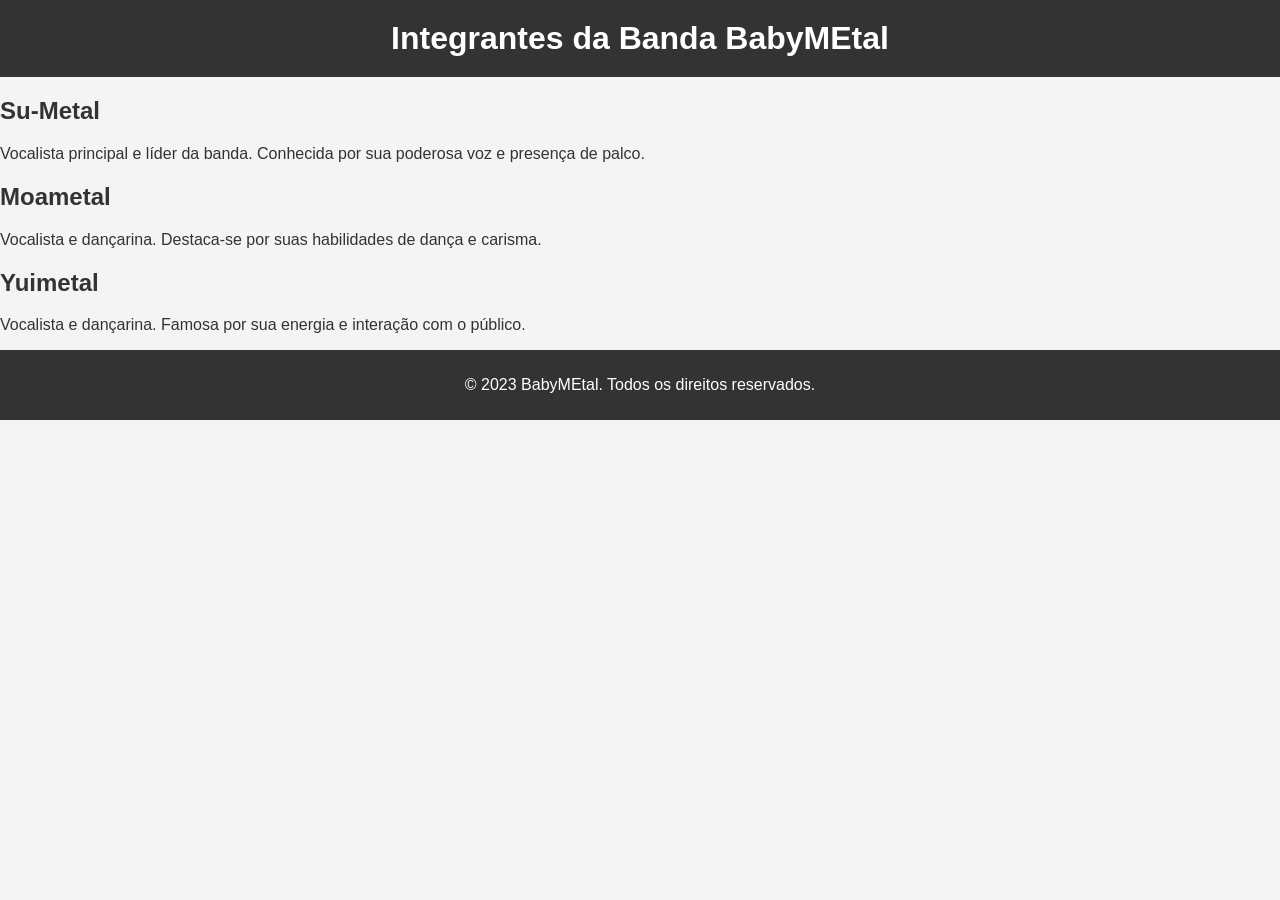
==== src/integrantes.html @ 734f726a "site sobre babymetal" ====
<!doctype html>
<html lang="pt-br">
  <head>
    <meta charset="UTF-8" />
    <meta name="viewport" content="width=device-width, initial-scale=1.0" />
    <title>Integrantes - BabyMEtal</title>
    <link rel="stylesheet" href="css/main.css" type="text/css" />
  </head>

  <body>
    <header>
      <h1>Integrantes da Banda BabyMEtal</h1>
    </header>
    <main>
      <section>
        <h2>Su-Metal</h2>
        <p>Vocalista principal e líder da banda. Conhecida por sua poderosa voz e presença de palco.</p>
      </section>
      <section>
        <h2>Moametal</h2>
        <p>Vocalista e dançarina. Destaca-se por suas habilidades de dança e carisma.</p>
      </section>
      <section>
        <h2>Yuimetal</h2>
        <p>Vocalista e dançarina. Famosa por sua energia e interação com o público.</p>
      </section>
    </main>
    <footer>
      <p>&copy; 2023 BabyMEtal. Todos os direitos reservados.</p>
    </footer>
  </body>
</html>
---- src/css/main.css ----
html {
  font-size: 16px;
  box-sizing: border-box;
}

*, *::before, *::after {
  box-sizing: inherit;
}

body {
  margin: 0;
  font-family: Arial, sans-serif;
  background-color: #f4f4f4;
  color: #333;
}

header {
  background: #333;
  color: #fff;
  padding: 20px;
  text-align: center;
}

h1 {
  margin: 0;
}

h2 {
  color: #333;
}

.container {
  max-width: 1200px;
  margin: 0 auto;
  padding: 20px;
}

.integrantes {
  display: flex;
  flex-wrap: wrap;
  justify-content: space-around;
}

.integrante {
  background: #fff;
  border: 1px solid #ddd;
  border-radius: 5px;
  margin: 10px;
  padding: 15px;
  width: calc(33% - 40px);
  box-shadow: 0 2px 5px rgba(0, 0, 0, 0.1);
}

.integrante img {
  max-width: 100%;
  border-radius: 5px;
}

footer {
  text-align: center;
  padding: 10px;
  background: #333;
  color: #fff;
  position: relative;
  bottom: 0;
  width: 100%;
}
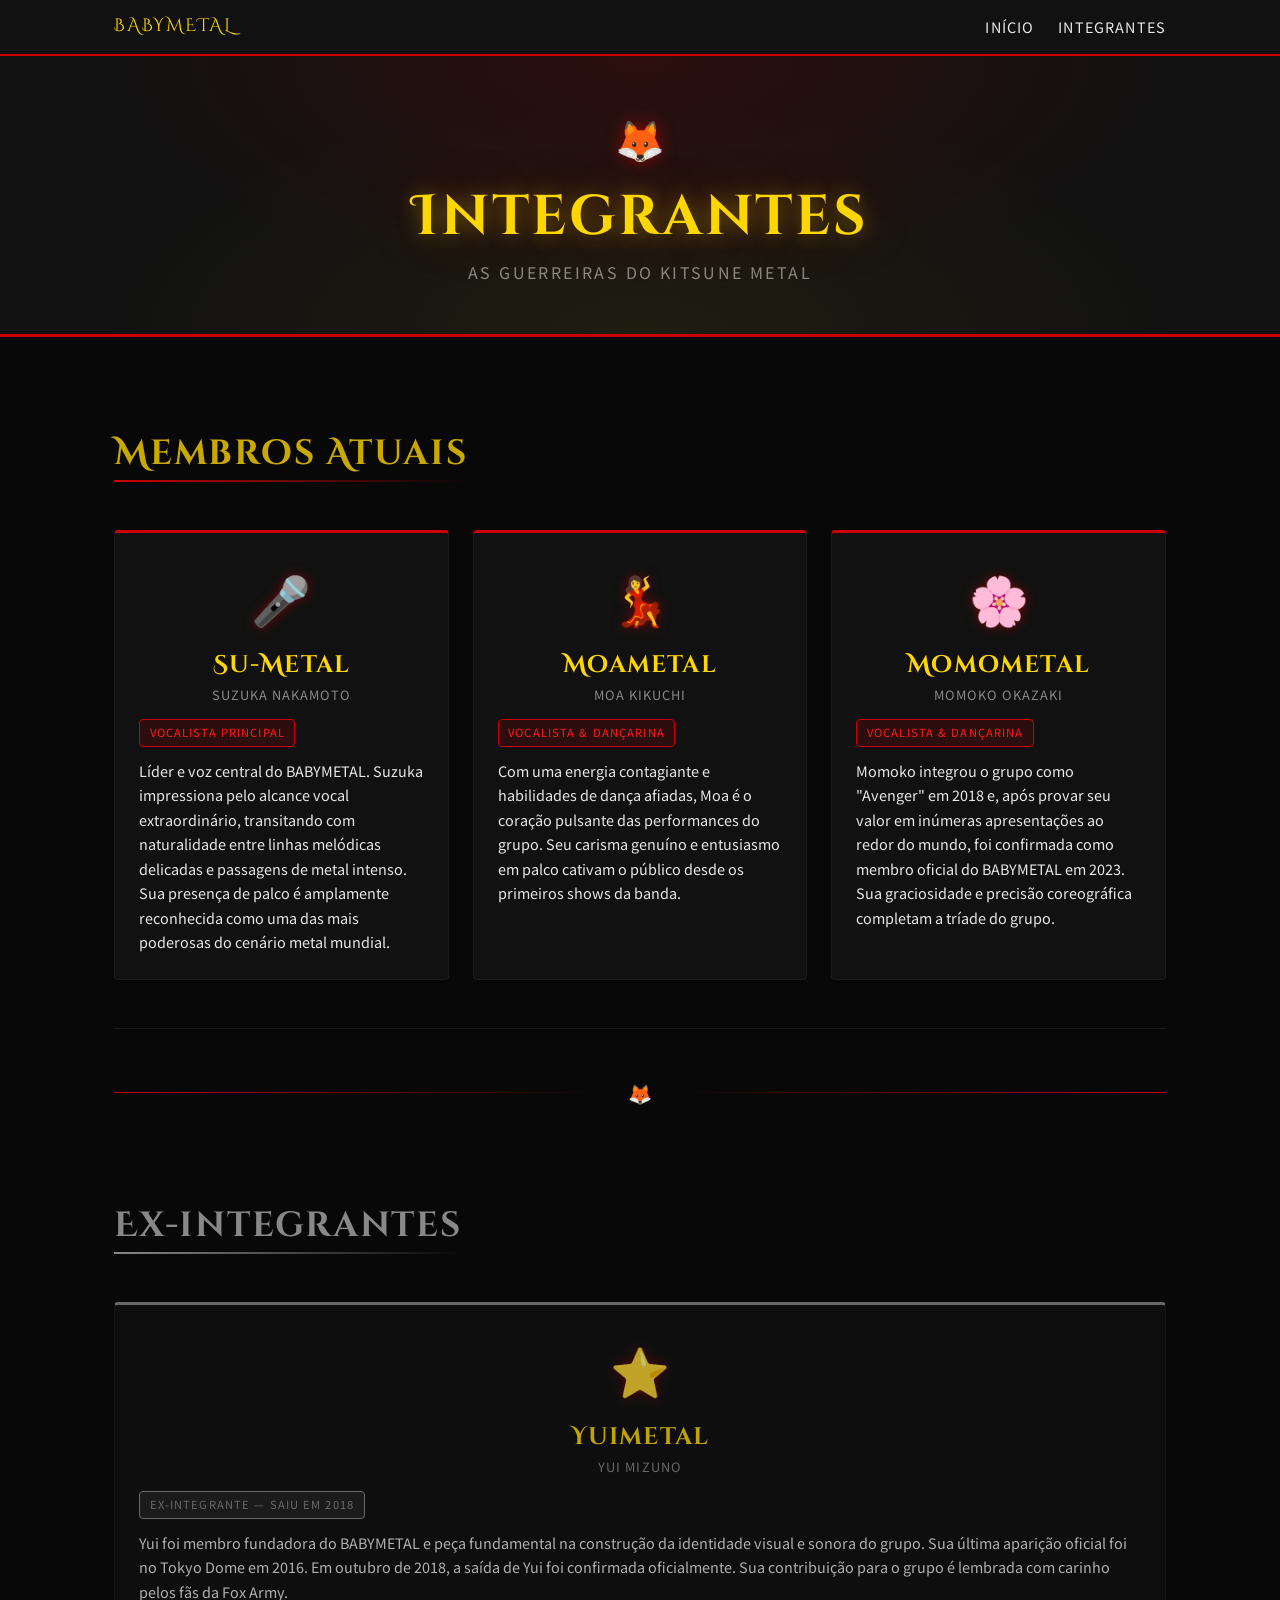
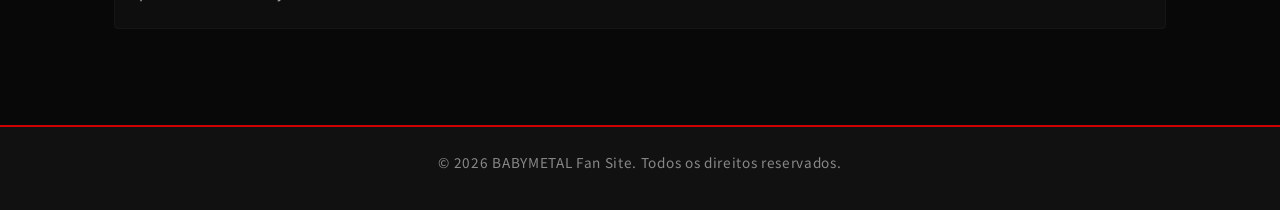
==== commit 2f47f762: "Atualiza o estilo e conteúdo das páginas HTML e CSS para o tema BABYMETAL, incluindo melhorias na ti" ====
--- a/src/integrantes.html
+++ b/src/integrantes.html
@@ -1,32 +1,102 @@
 <!doctype html>
-<html lang="pt-br">
+<html lang="pt-BR">
   <head>
     <meta charset="UTF-8" />
     <meta name="viewport" content="width=device-width, initial-scale=1.0" />
-    <title>Integrantes - BabyMEtal</title>
-    <link rel="stylesheet" href="css/main.css" type="text/css" />
+    <title>Integrantes — BABYMETAL</title>
+    <link
+      rel="preload"
+      href="https://fonts.googleapis.com/css2?family=Cinzel:wght@400;700;900&family=Cinzel+Decorative:wght@700&family=Noto+Sans+JP:wght@300;400;700&display=swap"
+      as="style"
+    />
+    <link rel="stylesheet" href="css/main.css" />
   </head>
 
   <body>
-    <header>
-      <h1>Integrantes da Banda BabyMEtal</h1>
+    <nav class="site-nav" aria-label="Navegação principal">
+      <div class="container">
+        <a href="index.html" class="nav-logo" aria-label="BABYMETAL — Início">BABYMETAL</a>
+        <ul class="nav-links">
+          <li><a href="index.html">Início</a></li>
+          <li><a href="integrantes.html" aria-current="page">Integrantes</a></li>
+        </ul>
+      </div>
+    </nav>
+
+    <header class="site-header">
+      <div class="container">
+        <span class="header-kitsune" aria-hidden="true">🦊</span>
+        <h1>Integrantes</h1>
+        <p class="tagline">As guerreiras do Kitsune Metal</p>
+      </div>
     </header>
+
     <main>
-      <section>
-        <h2>Su-Metal</h2>
-        <p>Vocalista principal e líder da banda. Conhecida por sua poderosa voz e presença de palco.</p>
-      </section>
-      <section>
-        <h2>Moametal</h2>
-        <p>Vocalista e dançarina. Destaca-se por suas habilidades de dança e carisma.</p>
-      </section>
-      <section>
-        <h2>Yuimetal</h2>
-        <p>Vocalista e dançarina. Famosa por sua energia e interação com o público.</p>
-      </section>
+      <div class="container">
+        <section class="section" aria-labelledby="atuais-titulo">
+          <h2 id="atuais-titulo">Membros Atuais</h2>
+
+          <div class="members-grid">
+            <article class="member-card" aria-labelledby="sumetal-nome">
+              <span class="member-icon" aria-hidden="true">🎤</span>
+              <h3 id="sumetal-nome">Su-Metal</h3>
+              <p class="member-real-name">Suzuka Nakamoto</p>
+              <span class="member-role">Vocalista principal</span>
+              <p>
+                Líder e voz central do BABYMETAL. Suzuka impressiona pelo alcance vocal extraordinário, transitando com naturalidade entre linhas
+                melódicas delicadas e passagens de metal intenso. Sua presença de palco é amplamente reconhecida como uma das mais poderosas do
+                cenário metal mundial.
+              </p>
+            </article>
+
+            <article class="member-card" aria-labelledby="moametal-nome">
+              <span class="member-icon" aria-hidden="true">💃</span>
+              <h3 id="moametal-nome">Moametal</h3>
+              <p class="member-real-name">Moa Kikuchi</p>
+              <span class="member-role">Vocalista &amp; Dançarina</span>
+              <p>
+                Com uma energia contagiante e habilidades de dança afiadas, Moa é o coração pulsante das performances do grupo. Seu carisma genuíno e
+                entusiasmo em palco cativam o público desde os primeiros shows da banda.
+              </p>
+            </article>
+
+            <article class="member-card" aria-labelledby="momometal-nome">
+              <span class="member-icon" aria-hidden="true">🌸</span>
+              <h3 id="momometal-nome">Momometal</h3>
+              <p class="member-real-name">Momoko Okazaki</p>
+              <span class="member-role">Vocalista &amp; Dançarina</span>
+              <p>
+                Momoko integrou o grupo como "Avenger" em 2018 e, após provar seu valor em inúmeras apresentações ao redor do mundo, foi confirmada
+                como membro oficial do BABYMETAL em 2023. Sua graciosidade e precisão coreográfica completam a tríade do grupo.
+              </p>
+            </article>
+          </div>
+        </section>
+
+        <div class="divider" aria-hidden="true">🦊</div>
+
+        <section class="section ex-members-section" aria-labelledby="ex-titulo">
+          <h2 id="ex-titulo">Ex-integrantes</h2>
+
+          <div class="members-grid">
+            <article class="member-card ex-member" aria-labelledby="yuimetal-nome">
+              <span class="member-icon" aria-hidden="true">⭐</span>
+              <h3 id="yuimetal-nome">Yuimetal</h3>
+              <p class="member-real-name">Yui Mizuno</p>
+              <span class="ex-badge">Ex-integrante — saiu em 2018</span>
+              <p>
+                Yui foi membro fundadora do BABYMETAL e peça fundamental na construção da identidade visual e sonora do grupo. Sua última aparição
+                oficial foi no Tokyo Dome em 2016. Em outubro de 2018, a saída de Yui foi confirmada oficialmente. Sua contribuição para o grupo é
+                lembrada com carinho pelos fãs da Fox Army.
+              </p>
+            </article>
+          </div>
+        </section>
+      </div>
     </main>
-    <footer>
-      <p>&copy; 2023 BabyMEtal. Todos os direitos reservados.</p>
+
+    <footer class="site-footer">
+      <p>&copy; 2026 BABYMETAL Fan Site. Todos os direitos reservados.</p>
     </footer>
   </body>
 </html>
--- a/src/css/main.css
+++ b/src/css/main.css
@@ -1,67 +1,428 @@
+/* ============================================
+   BABYMETAL — Stylesheet
+   Tema: Metal / Gótico Japonês
+   ============================================ */
+
+@import url('https://fonts.googleapis.com/css2?family=Cinzel:wght@400;700;900&family=Cinzel+Decorative:wght@700&family=Noto+Sans+JP:wght@300;400;700&display=swap');
+
+/* --- Reset & Base --- */
+*,
+*::before,
+*::after {
+  box-sizing: border-box;
+  margin: 0;
+  padding: 0;
+}
+
+:root {
+  --color-bg: #080808;
+  --color-surface: #111111;
+  --color-surface-2: #1a1a1a;
+  --color-red: #cc0000;
+  --color-red-glow: #ff1a1a;
+  --color-gold: #c9a800;
+  --color-gold-light: #ffd700;
+  --color-text: #e8e8e8;
+  --color-muted: #888;
+  --font-heading: 'Cinzel Decorative', 'Cinzel', serif;
+  --font-body: 'Noto Sans JP', 'Arial', sans-serif;
+  --spacing-sm: 0.75rem;
+  --spacing-md: 1.5rem;
+  --spacing-lg: 3rem;
+  --radius: 4px;
+  --transition: 200ms ease;
+}
+
 html {
   font-size: 16px;
-  box-sizing: border-box;
-}
-
-*, *::before, *::after {
-  box-sizing: inherit;
+  scroll-behavior: smooth;
 }
 
 body {
-  margin: 0;
-  font-family: Arial, sans-serif;
-  background-color: #f4f4f4;
-  color: #333;
-}
-
-header {
-  background: #333;
+  font-family: var(--font-body);
+  background-color: var(--color-bg);
+  color: var(--color-text);
+  line-height: 1.7;
+  min-height: 100vh;
+}
+
+/* --- Acessibilidade — reduzir movimento --- */
+@media (prefers-reduced-motion: reduce) {
+  *,
+  *::before,
+  *::after {
+    animation: none !important;
+    transition: none !important;
+  }
+}
+
+/* --- Tipografia --- */
+h1,
+h2,
+h3 {
+  font-family: var(--font-heading);
+  letter-spacing: 0.05em;
+  line-height: 1.2;
+}
+
+h1 {
+  font-size: clamp(2rem, 5vw, 3.5rem);
+}
+h2 {
+  font-size: clamp(1.4rem, 3vw, 2.2rem);
+  color: var(--color-gold);
+}
+h3 {
+  font-size: clamp(1.1rem, 2.5vw, 1.5rem);
+  color: var(--color-text);
+}
+
+p {
+  margin-bottom: var(--spacing-sm);
+}
+
+a {
+  color: var(--color-red-glow);
+  text-decoration: none;
+  transition: color var(--transition);
+}
+
+a:hover,
+a:focus {
+  color: var(--color-gold-light);
+  text-decoration: underline;
+}
+
+a:focus-visible {
+  outline: 2px solid var(--color-gold);
+  outline-offset: 3px;
+  border-radius: var(--radius);
+}
+
+/* --- Layout Utilitários --- */
+.container {
+  max-width: 1100px;
+  margin-inline: auto;
+  padding-inline: var(--spacing-md);
+}
+
+/* --- Navegação --- */
+.site-nav {
+  background-color: var(--color-surface);
+  border-bottom: 2px solid var(--color-red);
+  position: sticky;
+  top: 0;
+  z-index: 100;
+}
+
+.site-nav .container {
+  display: flex;
+  align-items: center;
+  justify-content: space-between;
+  padding-block: var(--spacing-sm);
+}
+
+.nav-logo {
+  font-family: var(--font-heading);
+  font-size: 1.1rem;
+  color: var(--color-gold-light);
+  letter-spacing: 0.1em;
+  text-decoration: none;
+}
+
+.nav-logo:hover {
+  color: var(--color-text);
+  text-decoration: none;
+}
+
+.nav-links {
+  list-style: none;
+  display: flex;
+  gap: var(--spacing-md);
+}
+
+.nav-links a {
+  color: var(--color-text);
+  font-size: 0.9rem;
+  letter-spacing: 0.08em;
+  text-transform: uppercase;
+  text-decoration: none;
+  transition: color var(--transition);
+}
+
+.nav-links a:hover,
+.nav-links a:focus {
+  color: var(--color-gold-light);
+  text-decoration: none;
+}
+
+/* --- Header / Hero --- */
+.site-header {
+  background-color: var(--color-surface);
+  border-bottom: 3px solid var(--color-red);
+  text-align: center;
+  padding: var(--spacing-lg) var(--spacing-md);
+  position: relative;
+  overflow: hidden;
+}
+
+.site-header::before {
+  content: '';
+  position: absolute;
+  inset: 0;
+  background:
+    radial-gradient(ellipse at top, rgba(204, 0, 0, 0.15) 0%, transparent 60%),
+    radial-gradient(ellipse at bottom, rgba(201, 168, 0, 0.08) 0%, transparent 60%);
+  pointer-events: none;
+}
+
+.site-header h1 {
+  color: var(--color-gold-light);
+  text-shadow:
+    0 0 20px rgba(255, 215, 0, 0.4),
+    0 0 60px rgba(204, 0, 0, 0.3);
+  position: relative;
+}
+
+.site-header .tagline {
+  color: var(--color-muted);
+  font-size: clamp(0.85rem, 2vw, 1rem);
+  letter-spacing: 0.15em;
+  text-transform: uppercase;
+  margin-top: 0.5rem;
+  margin-bottom: 0;
+}
+
+.header-kitsune {
+  font-size: 2.5rem;
+  display: block;
+  margin-bottom: var(--spacing-sm);
+  filter: drop-shadow(0 0 8px rgba(204, 0, 0, 0.6));
+}
+
+/* --- Seções --- */
+main {
+  padding-block: var(--spacing-lg);
+}
+
+.section {
+  padding-block: var(--spacing-lg);
+  border-bottom: 1px solid var(--color-surface-2);
+}
+
+.section:last-child {
+  border-bottom: none;
+}
+
+.section h2 {
+  margin-bottom: var(--spacing-md);
+  position: relative;
+  display: inline-block;
+}
+
+.section h2::after {
+  content: '';
+  display: block;
+  height: 2px;
+  width: 100%;
+  background: linear-gradient(to right, var(--color-red), transparent);
+  margin-top: 0.3rem;
+}
+
+/* --- Cards de Integrantes --- */
+.members-grid {
+  display: grid;
+  grid-template-columns: repeat(auto-fit, minmax(260px, 1fr));
+  gap: var(--spacing-md);
+  margin-top: var(--spacing-md);
+}
+
+.member-card {
+  background: var(--color-surface);
+  border: 1px solid var(--color-surface-2);
+  border-top: 3px solid var(--color-red);
+  border-radius: var(--radius);
+  padding: var(--spacing-md);
+  transition:
+    transform var(--transition),
+    box-shadow var(--transition),
+    border-top-color var(--transition);
+}
+
+.member-card:hover {
+  transform: translateY(-4px);
+  box-shadow: 0 8px 24px rgba(204, 0, 0, 0.25);
+  border-top-color: var(--color-gold);
+}
+
+.member-card .member-icon {
+  font-size: 3rem;
+  display: block;
+  text-align: center;
+  margin-bottom: var(--spacing-sm);
+  filter: drop-shadow(0 0 6px rgba(204, 0, 0, 0.5));
+}
+
+.member-card h3 {
+  text-align: center;
+  color: var(--color-gold-light);
+  margin-bottom: 0.25rem;
+}
+
+.member-card .member-real-name {
+  text-align: center;
+  font-size: 0.8rem;
+  color: var(--color-muted);
+  letter-spacing: 0.08em;
+  margin-bottom: var(--spacing-sm);
+  text-transform: uppercase;
+}
+
+.member-card p {
+  font-size: 0.9rem;
+  color: var(--color-text);
+  margin-bottom: 0;
+}
+
+.member-role {
+  display: inline-block;
+  background: rgba(204, 0, 0, 0.15);
+  border: 1px solid var(--color-red);
+  color: var(--color-red-glow);
+  font-size: 0.7rem;
+  letter-spacing: 0.1em;
+  text-transform: uppercase;
+  padding: 0.2rem 0.6rem;
+  border-radius: var(--radius);
+  margin-bottom: var(--spacing-sm);
+}
+
+/* --- Ex-integrante --- */
+.ex-members-section {
+  margin-top: var(--spacing-lg);
+}
+
+.ex-members-section h2 {
+  color: var(--color-muted);
+}
+
+.ex-members-section h2::after {
+  background: linear-gradient(to right, var(--color-muted), transparent);
+}
+
+.member-card.ex-member {
+  border-top-color: var(--color-muted);
+  opacity: 0.75;
+}
+
+.member-card.ex-member:hover {
+  border-top-color: var(--color-muted);
+  box-shadow: 0 8px 24px rgba(136, 136, 136, 0.15);
+  opacity: 1;
+}
+
+.ex-badge {
+  display: inline-block;
+  background: rgba(136, 136, 136, 0.15);
+  border: 1px solid var(--color-muted);
+  color: var(--color-muted);
+  font-size: 0.7rem;
+  letter-spacing: 0.1em;
+  text-transform: uppercase;
+  padding: 0.2rem 0.6rem;
+  border-radius: var(--radius);
+  margin-bottom: var(--spacing-sm);
+}
+
+/* --- Divisor decorativo --- */
+.divider {
+  display: flex;
+  align-items: center;
+  gap: var(--spacing-md);
+  margin-block: var(--spacing-lg);
+  color: var(--color-muted);
+  font-size: 1.2rem;
+}
+
+.divider::before,
+.divider::after {
+  content: '';
+  flex: 1;
+  height: 1px;
+  background: linear-gradient(to var(--dir, right), var(--color-red), transparent);
+}
+
+.divider::after {
+  --dir: left;
+}
+
+/* --- Destaque / Quote --- */
+.band-quote {
+  background: var(--color-surface);
+  border-left: 4px solid var(--color-red);
+  padding: var(--spacing-md);
+  margin-block: var(--spacing-md);
+  border-radius: 0 var(--radius) var(--radius) 0;
+  font-style: italic;
+  color: var(--color-muted);
+}
+
+.band-quote strong {
+  color: var(--color-gold);
+}
+
+/* --- CTA (call to action) --- */
+.cta-link {
+  display: inline-block;
+  background: var(--color-red);
   color: #fff;
-  padding: 20px;
+  font-family: var(--font-heading);
+  font-size: 0.85rem;
+  letter-spacing: 0.1em;
+  text-transform: uppercase;
+  padding: 0.65rem 1.5rem;
+  border-radius: var(--radius);
+  text-decoration: none;
+  transition:
+    background var(--transition),
+    box-shadow var(--transition);
+  margin-top: var(--spacing-sm);
+}
+
+.cta-link:hover,
+.cta-link:focus {
+  background: var(--color-red-glow);
+  box-shadow: 0 0 16px rgba(255, 26, 26, 0.5);
+  color: #fff;
+  text-decoration: none;
+}
+
+/* --- Footer --- */
+.site-footer {
+  background: var(--color-surface);
+  border-top: 2px solid var(--color-red);
   text-align: center;
-}
-
-h1 {
-  margin: 0;
-}
-
-h2 {
-  color: #333;
-}
-
-.container {
-  max-width: 1200px;
-  margin: 0 auto;
-  padding: 20px;
-}
-
-.integrantes {
-  display: flex;
-  flex-wrap: wrap;
-  justify-content: space-around;
-}
-
-.integrante {
-  background: #fff;
-  border: 1px solid #ddd;
-  border-radius: 5px;
-  margin: 10px;
-  padding: 15px;
-  width: calc(33% - 40px);
-  box-shadow: 0 2px 5px rgba(0, 0, 0, 0.1);
-}
-
-.integrante img {
-  max-width: 100%;
-  border-radius: 5px;
-}
-
-footer {
-  text-align: center;
-  padding: 10px;
-  background: #333;
-  color: #fff;
-  position: relative;
-  bottom: 0;
-  width: 100%;
-}+  padding: var(--spacing-md);
+  color: var(--color-muted);
+  font-size: 0.85rem;
+  letter-spacing: 0.05em;
+}
+
+.site-footer a {
+  color: var(--color-gold);
+}
+
+/* --- Responsividade --- */
+@media (max-width: 600px) {
+  .nav-links {
+    gap: var(--spacing-sm);
+  }
+
+  .nav-links a {
+    font-size: 0.8rem;
+  }
+
+  .members-grid {
+    grid-template-columns: 1fr;
+  }
+}
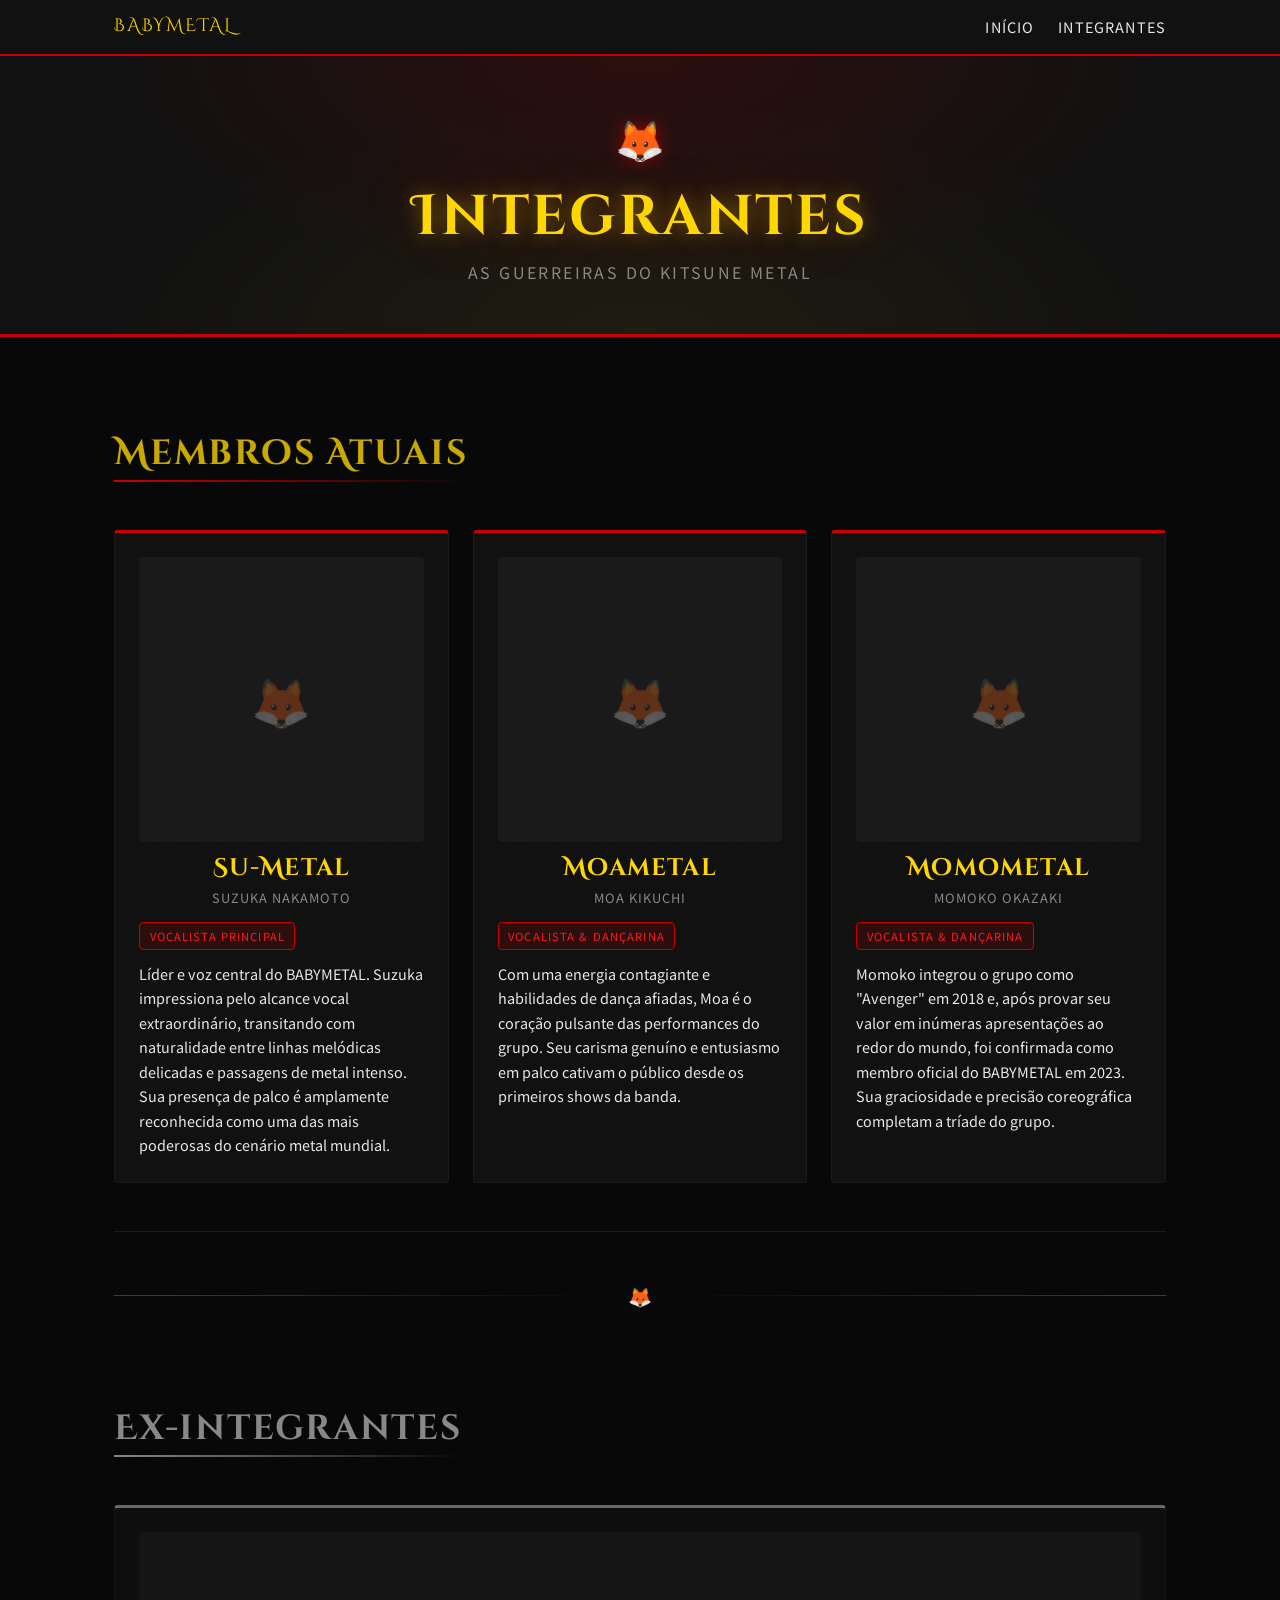
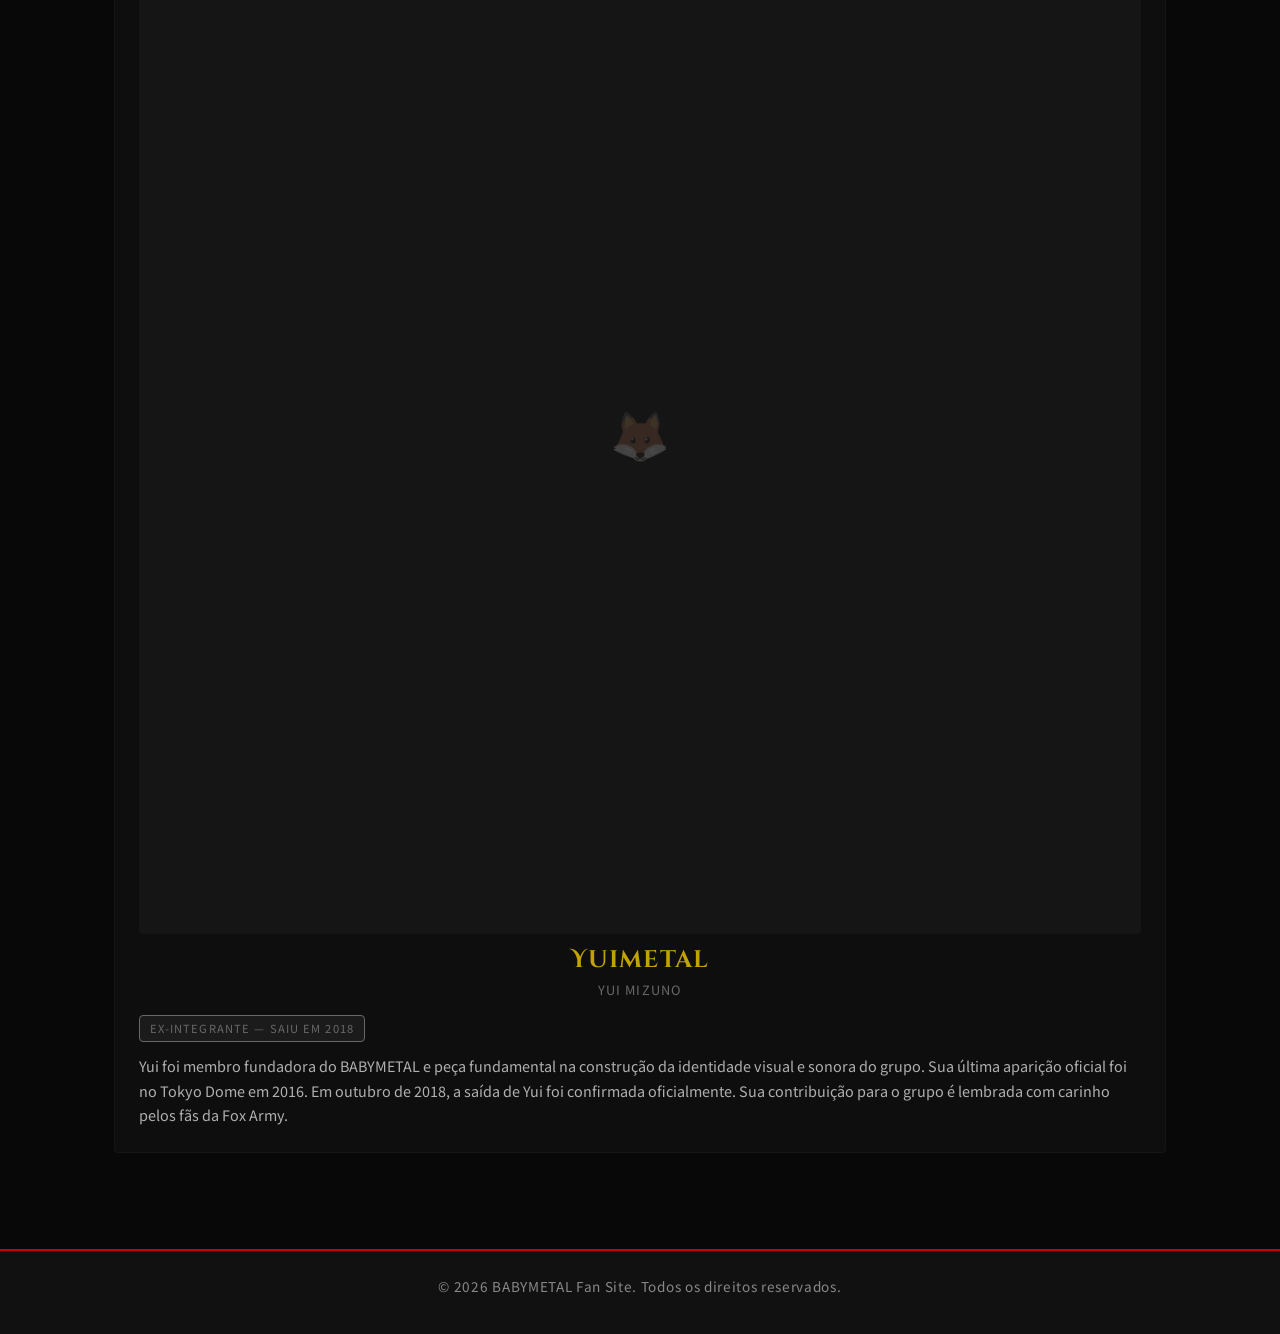
==== commit 56238ce2: "Adiciona estilo e estrutura para fotos dos integrantes no HTML" ====
--- a/src/integrantes.html
+++ b/src/integrantes.html
@@ -38,7 +38,17 @@
 
           <div class="members-grid">
             <article class="member-card" aria-labelledby="sumetal-nome">
-              <span class="member-icon" aria-hidden="true">🎤</span>
+              <figure class="member-photo">
+                <!-- Substitua o src pelo caminho da imagem, ex: img/sumetal.jpg -->
+                <img
+                  src="img/sumetal.jpg"
+                  alt="Su-Metal (Suzuka Nakamoto)"
+                  width="300"
+                  height="300"
+                  loading="lazy"
+                  onerror="this.closest('figure').classList.add('member-photo--missing')"
+                />
+              </figure>
               <h3 id="sumetal-nome">Su-Metal</h3>
               <p class="member-real-name">Suzuka Nakamoto</p>
               <span class="member-role">Vocalista principal</span>
@@ -50,7 +60,17 @@
             </article>
 
             <article class="member-card" aria-labelledby="moametal-nome">
-              <span class="member-icon" aria-hidden="true">💃</span>
+              <figure class="member-photo">
+                <!-- Substitua o src pelo caminho da imagem, ex: img/moametal.jpg -->
+                <img
+                  src="img/moametal.jpg"
+                  alt="Moametal (Moa Kikuchi)"
+                  width="300"
+                  height="300"
+                  loading="lazy"
+                  onerror="this.closest('figure').classList.add('member-photo--missing')"
+                />
+              </figure>
               <h3 id="moametal-nome">Moametal</h3>
               <p class="member-real-name">Moa Kikuchi</p>
               <span class="member-role">Vocalista &amp; Dançarina</span>
@@ -61,7 +81,17 @@
             </article>
 
             <article class="member-card" aria-labelledby="momometal-nome">
-              <span class="member-icon" aria-hidden="true">🌸</span>
+              <figure class="member-photo">
+                <!-- Substitua o src pelo caminho da imagem, ex: img/momometal.jpg -->
+                <img
+                  src="img/momometal.jpg"
+                  alt="Momometal (Momoko Okazaki)"
+                  width="300"
+                  height="300"
+                  loading="lazy"
+                  onerror="this.closest('figure').classList.add('member-photo--missing')"
+                />
+              </figure>
               <h3 id="momometal-nome">Momometal</h3>
               <p class="member-real-name">Momoko Okazaki</p>
               <span class="member-role">Vocalista &amp; Dançarina</span>
@@ -80,7 +110,17 @@
 
           <div class="members-grid">
             <article class="member-card ex-member" aria-labelledby="yuimetal-nome">
-              <span class="member-icon" aria-hidden="true">⭐</span>
+              <figure class="member-photo">
+                <!-- Substitua o src pelo caminho da imagem, ex: img/yuimetal.jpg -->
+                <img
+                  src="img/yuimetal.jpg"
+                  alt="Yuimetal (Yui Mizuno)"
+                  width="300"
+                  height="300"
+                  loading="lazy"
+                  onerror="this.closest('figure').classList.add('member-photo--missing')"
+                />
+              </figure>
               <h3 id="yuimetal-nome">Yuimetal</h3>
               <p class="member-real-name">Yui Mizuno</p>
               <span class="ex-badge">Ex-integrante — saiu em 2018</span>
--- a/src/css/main.css
+++ b/src/css/main.css
@@ -34,7 +34,7 @@
 }
 
 html {
-  font-size: 16px;
+  font-size: 100%;
   scroll-behavior: smooth;
 }
 
@@ -229,6 +229,56 @@
   margin-top: 0.3rem;
 }
 
+/* --- Foto do Integrante --- */
+.member-photo {
+  margin: 0 0 var(--spacing-sm) 0;
+  border-radius: var(--radius);
+  overflow: hidden;
+  aspect-ratio: 1 / 1;
+  background: var(--color-surface-2);
+  border: 2px solid var(--color-surface-2);
+  transition: border-color var(--transition);
+}
+
+.member-card:hover .member-photo {
+  border-color: var(--color-red);
+}
+
+.member-photo img {
+  width: 100%;
+  height: 100%;
+  object-fit: cover;
+  object-position: top center;
+  display: block;
+  transition: transform var(--transition);
+}
+
+.member-card:hover .member-photo img {
+  transform: scale(1.04);
+}
+
+/* Placeholder exibido quando a imagem não é encontrada */
+.member-photo--missing {
+  display: flex;
+  align-items: center;
+  justify-content: center;
+  border: 2px dashed var(--color-surface-2);
+}
+
+.member-photo--missing::after {
+  content: '🦊';
+  font-size: 3rem;
+  opacity: 0.3;
+}
+
+.member-photo--missing img {
+  display: none;
+}
+
+.ex-member .member-photo {
+  filter: grayscale(60%);
+}
+
 /* --- Cards de Integrantes --- */
 .members-grid {
   display: grid;
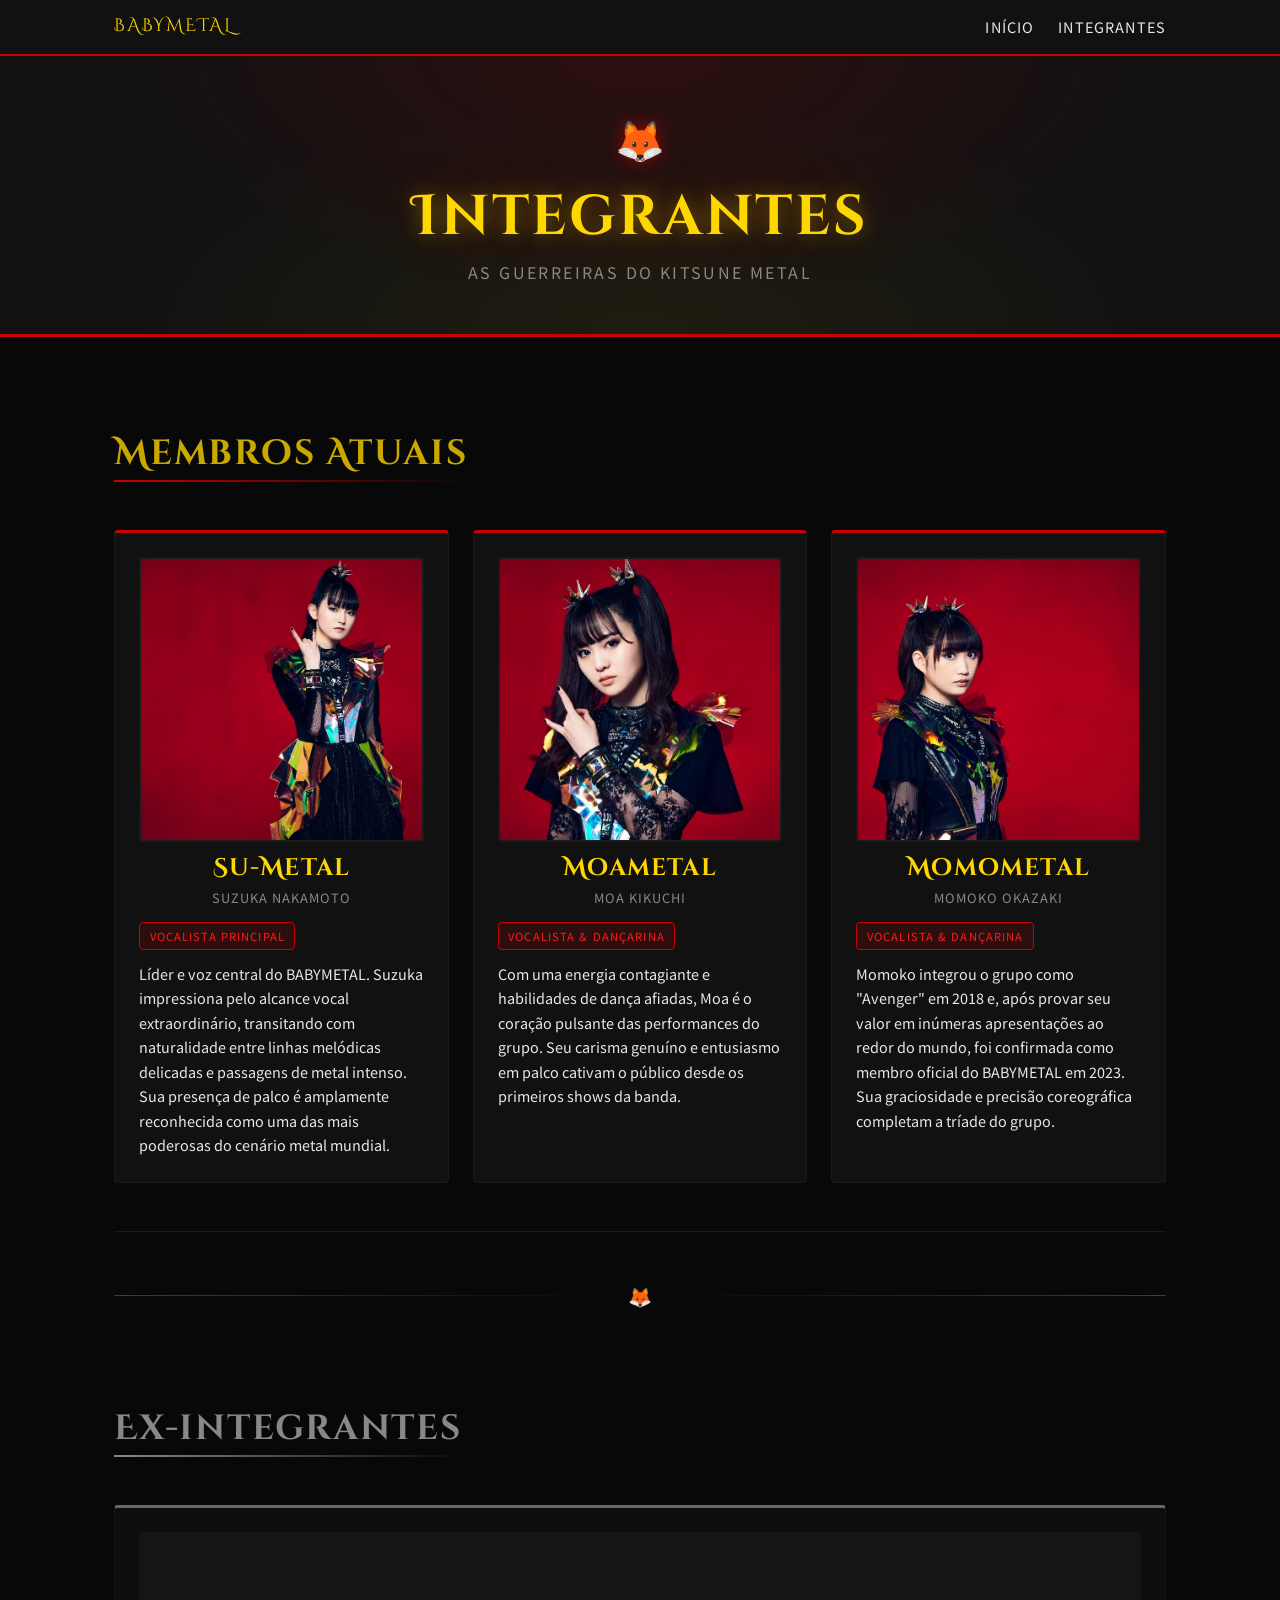
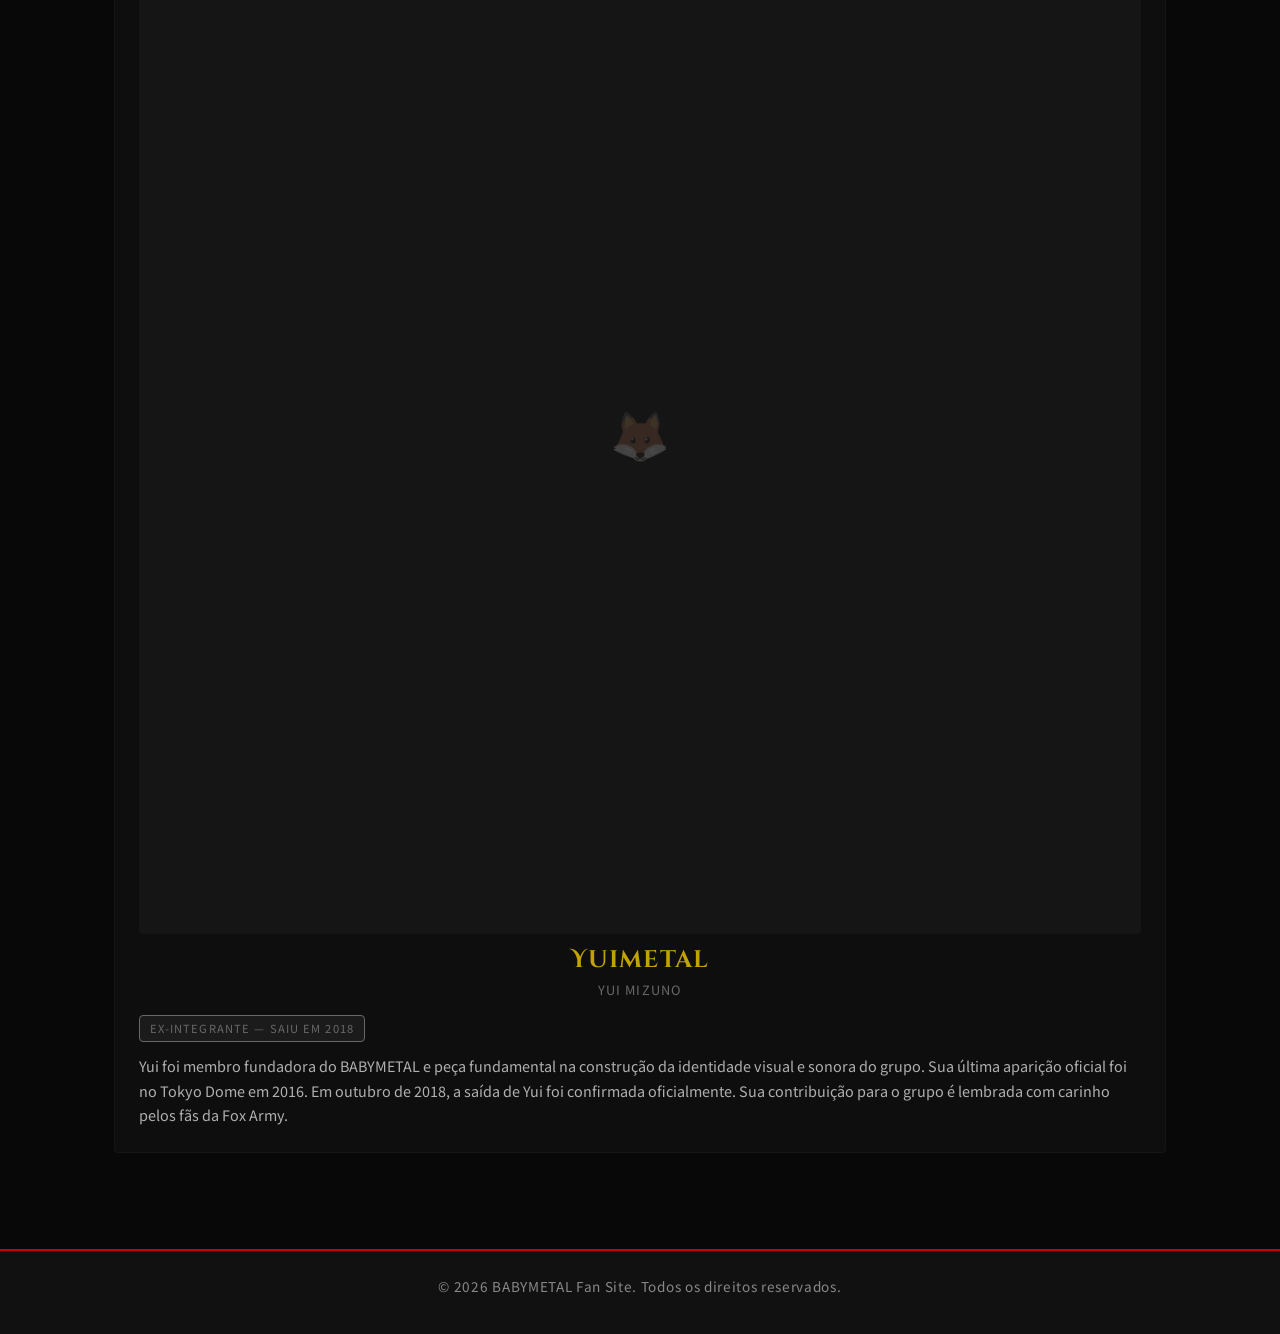
==== commit 760fcd98: "fix: Adiciona imagens dos integrantes em formato WebP e atualiza os caminhos no HTML" ====
--- a/src/integrantes.html
+++ b/src/integrantes.html
@@ -41,7 +41,7 @@
               <figure class="member-photo">
                 <!-- Substitua o src pelo caminho da imagem, ex: img/sumetal.jpg -->
                 <img
-                  src="img/sumetal.jpg"
+                  src="./assets/sumetal.webp"
                   alt="Su-Metal (Suzuka Nakamoto)"
                   width="300"
                   height="300"
@@ -63,7 +63,7 @@
               <figure class="member-photo">
                 <!-- Substitua o src pelo caminho da imagem, ex: img/moametal.jpg -->
                 <img
-                  src="img/moametal.jpg"
+                  src="./assets/moametal.webp"
                   alt="Moametal (Moa Kikuchi)"
                   width="300"
                   height="300"
@@ -84,7 +84,7 @@
               <figure class="member-photo">
                 <!-- Substitua o src pelo caminho da imagem, ex: img/momometal.jpg -->
                 <img
-                  src="img/momometal.jpg"
+                  src="./assets/momometal.webp"
                   alt="Momometal (Momoko Okazaki)"
                   width="300"
                   height="300"
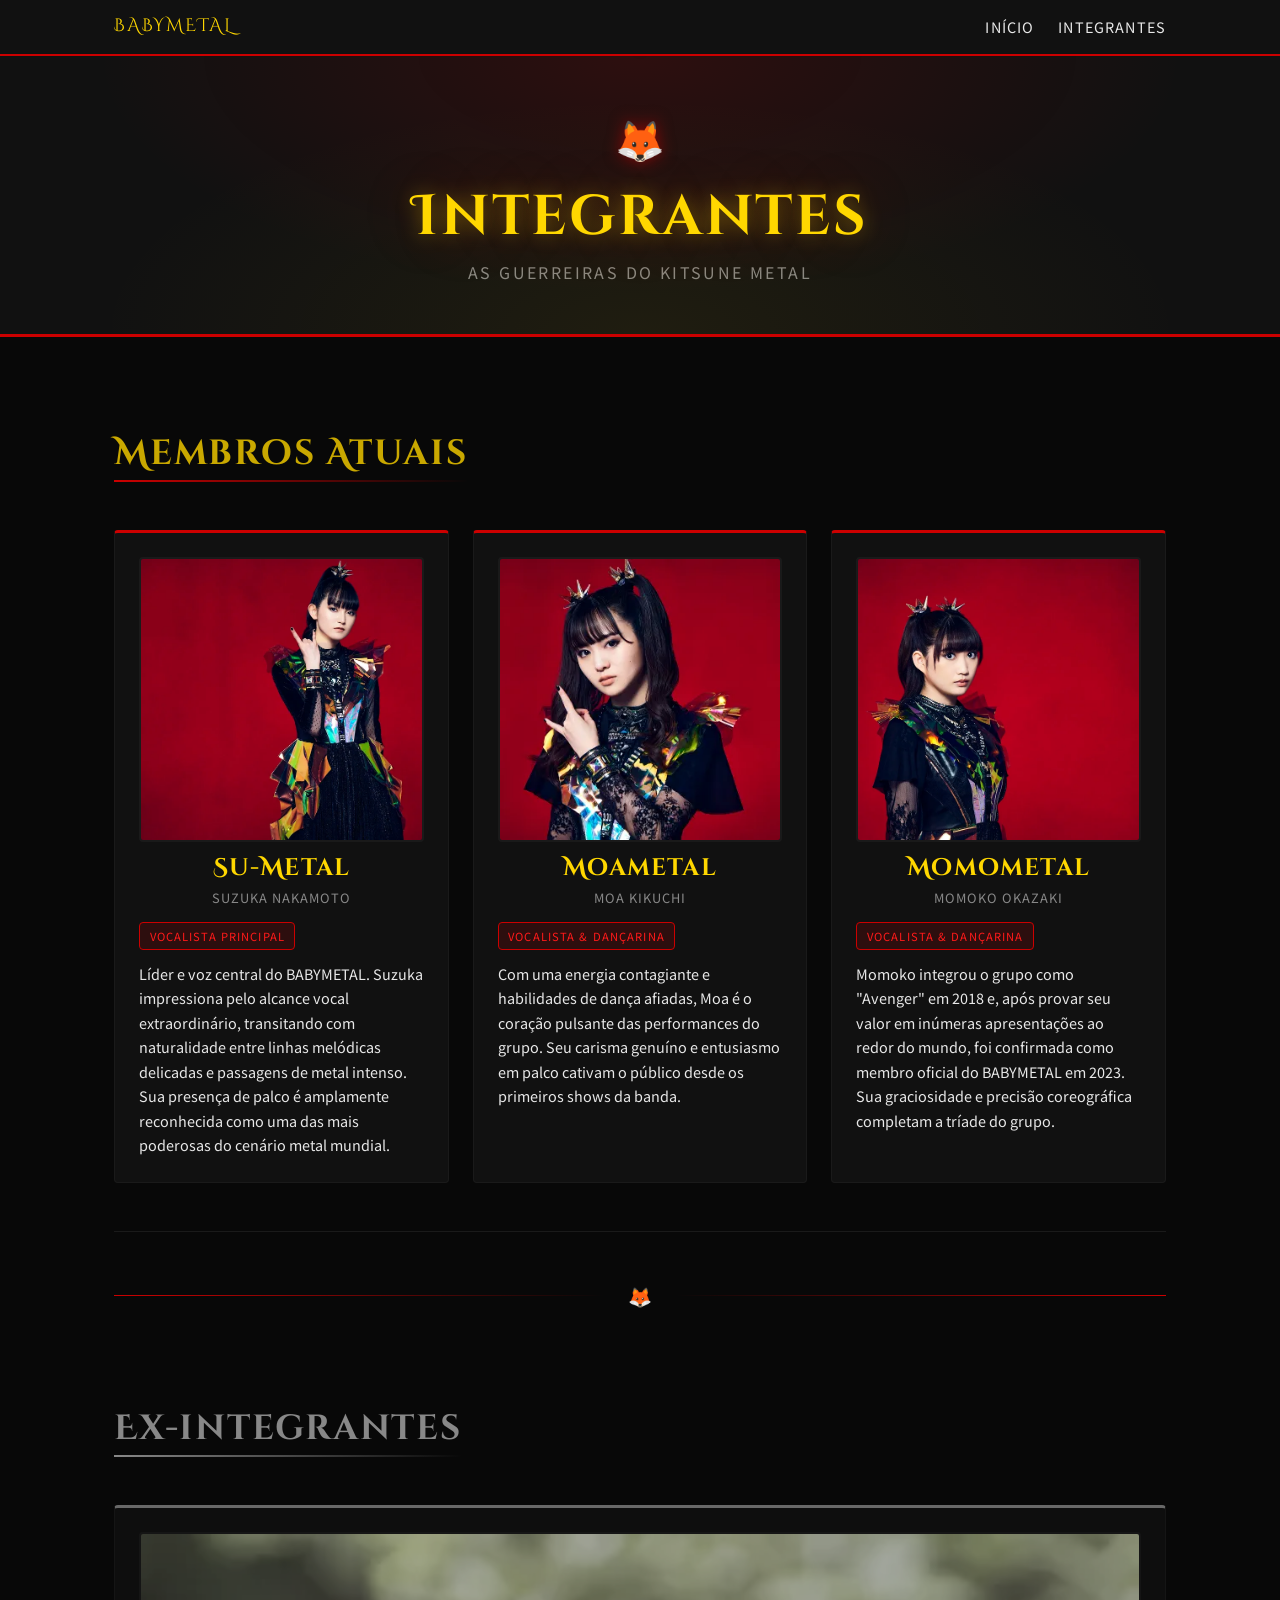
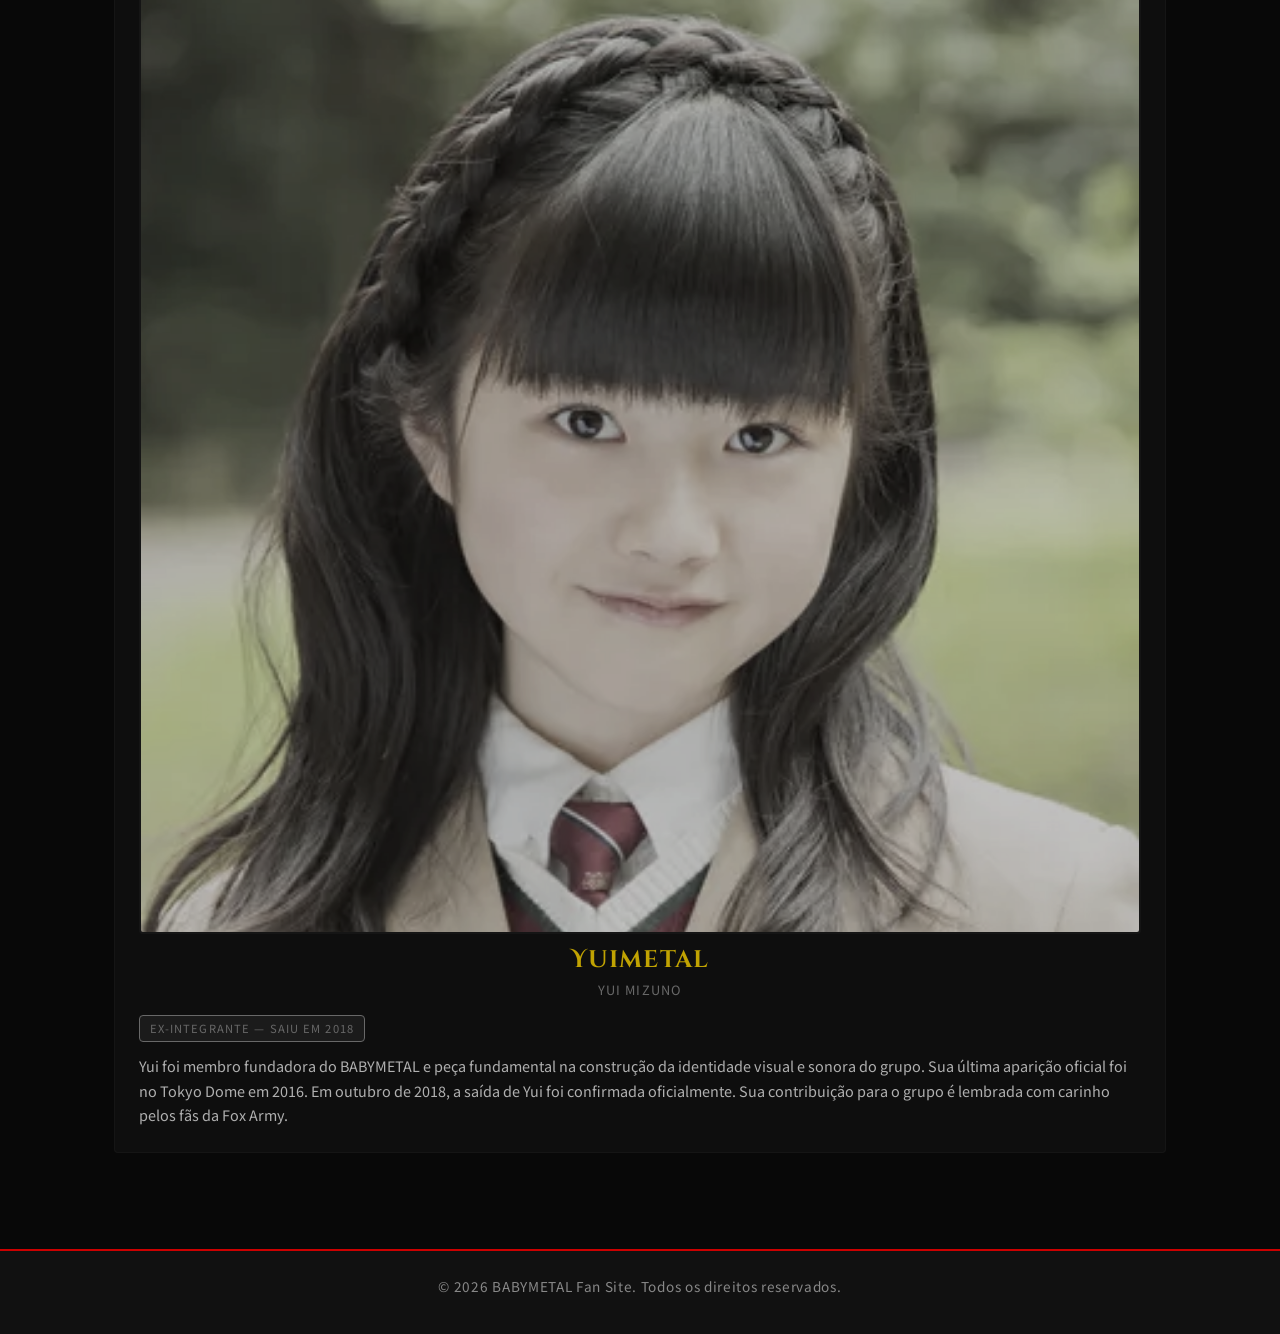
==== commit 71ded008: "feat: Adiciona imagem de Yuimetal em formato WebP e atualiza o caminho no HTML" ====
--- a/src/integrantes.html
+++ b/src/integrantes.html
@@ -113,7 +113,7 @@
               <figure class="member-photo">
                 <!-- Substitua o src pelo caminho da imagem, ex: img/yuimetal.jpg -->
                 <img
-                  src="img/yuimetal.jpg"
+                  src="./assets/yuimetal.webp"
                   alt="Yuimetal (Yui Mizuno)"
                   width="300"
                   height="300"
